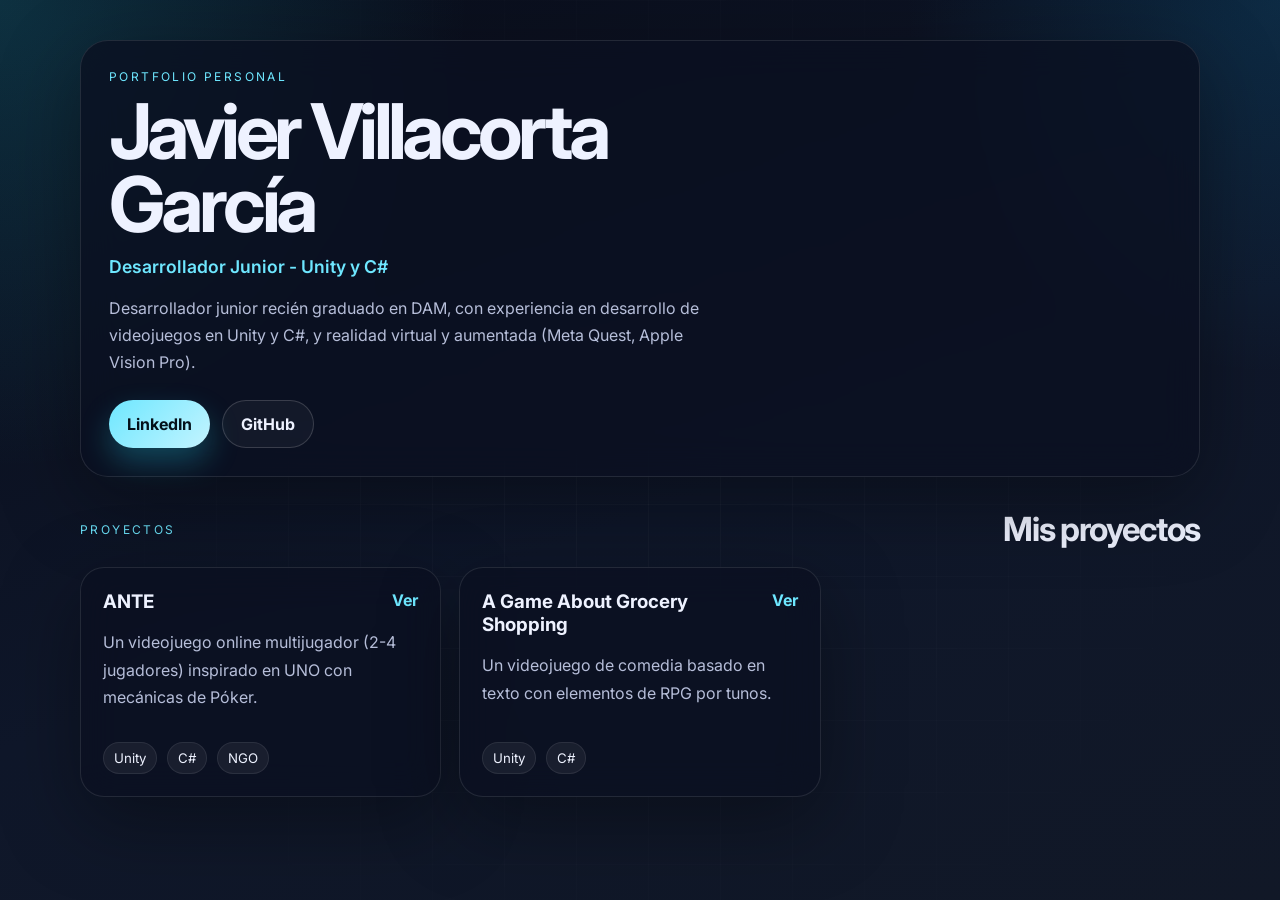
==== index.html @ 04a115a5 "Actual website files" ====
<!DOCTYPE html>
<html lang="es">
  <head>
    <meta charset="UTF-8" />
    <meta name="viewport" content="width=device-width, initial-scale=1.0" />
    <title>Javier Villacorta García | Portfolio</title>
    <meta
      name="description"
      content="Portfolio personal de Javier Villacorta García, con información de contacto y proyectos destacados."
    />
    <link rel="preconnect" href="https://fonts.googleapis.com" />
    <link rel="preconnect" href="https://fonts.gstatic.com" crossorigin />
    <link
      href="https://fonts.googleapis.com/css2?family=Inter:wght@400;500;600;700;800&display=swap"
      rel="stylesheet"
    />
    <link rel="stylesheet" href="public/styles.css" />
  </head>
  <body>
    <div class="page-shell">
      <main class="page">
        <section class="hero">
          <div class="hero-copy">
            <p class="eyebrow">Portfolio personal</p>
            <h1>Javier Villacorta García</h1>
            <p class="title">Desarrollador Junior - Unity y C#</p>
            <p class="summary">
              Desarrollador junior recién graduado en DAM, con experiencia en desarrollo de videojuegos en Unity y C#, y realidad virtual y aumentada (Meta Quest, Apple Vision Pro).
            </p>
            <div class="contact-row">
              <a class="button primary" href="https://www.linkedin.com/in/javier-villacorta/" target="_blank" rel="noreferrer">LinkedIn</a>
              <a class="button secondary" href="https://github.com/getajobgoatboy" target="_blank" rel="noreferrer">GitHub</a>
            </div>
          </div>
        </section>

        <section class="projects-section">
          <div class="section-heading">
            <p class="eyebrow">Proyectos</p>
            <h2>Mis proyectos</h2>
          </div>

          <div class="projects-grid">
            <article class="project-card">
              <div class="project-top">
                <h3>ANTE</h3>
                <a href="proyectos/ante/">Ver</a>
              </div>
              <p>Un videojuego online multijugador (2-4 jugadores) inspirado en UNO con mecánicas de Póker.</p>
              <div class="tags">
                <span>Unity</span>
                <span>C#</span>
                <span>NGO</span>
              </div>
            </article>

            <article class="project-card">
              <div class="project-top">
                <h3>A Game About Grocery Shopping</h3>
                <a href="proyectos/agags/">Ver</a>
              </div>
              <p>Un videojuego de comedia basado en texto con elementos de RPG por tunos.</p>
              <div class="tags">
                <span>Unity</span>
                <span>C#</span>
              </div>
            </article>
          </div>
        </section>
      </main>
    </div>
  </body>
</html>
---- public/styles.css ----
:root {
  color-scheme: dark;
  --bg: #0b1020;
  --bg-soft: rgba(255, 255, 255, 0.05);
  --surface: rgba(11, 16, 32, 0.78);
  --surface-border: rgba(255, 255, 255, 0.1);
  --text: #eef2ff;
  --muted: #b6bed9;
  --accent: #6ee7ff;
  --accent-strong: #22d3ee;
  --accent-ink: #04111a;
  --shadow: 0 24px 80px rgba(0, 0, 0, 0.35);
}

* {
  box-sizing: border-box;
}

html {
  scroll-behavior: smooth;
}

body {
  margin: 0;
  min-height: 100vh;
  font-family: 'Inter', sans-serif;
  background:
    radial-gradient(circle at top left, rgba(34, 211, 238, 0.18), transparent 30%),
    radial-gradient(circle at top right, rgba(14, 165, 233, 0.16), transparent 24%),
    linear-gradient(160deg, #090d1a 0%, #0f172a 55%, #111827 100%);
  color: var(--text);
}

body::before {
  content: '';
  position: fixed;
  inset: 0;
  pointer-events: none;
  background-image: linear-gradient(rgba(255, 255, 255, 0.03) 1px, transparent 1px),
    linear-gradient(90deg, rgba(255, 255, 255, 0.03) 1px, transparent 1px);
  background-size: 72px 72px;
  mask-image: radial-gradient(circle at center, black, transparent 85%);
}

.page-shell {
  position: relative;
  width: min(1120px, calc(100% - 32px));
  margin: 0 auto;
  padding: 40px 0 72px;
}

.page {
  display: grid;
  gap: 32px;
}

.hero,
.project-card,
.hero-card {
  backdrop-filter: blur(18px);
  background: var(--surface);
  border: 1px solid var(--surface-border);
  box-shadow: var(--shadow);
}

.hero {
  display: grid;
  grid-template-columns: 1.4fr 0.9fr;
  gap: 24px;
  padding: 28px;
  border-radius: 28px;
}

.eyebrow {
  margin: 0 0 12px;
  text-transform: uppercase;
  letter-spacing: 0.2em;
  font-size: 0.75rem;
  color: var(--accent);
}

h1,
h2,
h3,
p {
  margin: 0;
}

.hero h1 {
  font-size: clamp(2.8rem, 6vw, 5.5rem);
  line-height: 0.95;
  letter-spacing: -0.06em;
}

.title {
  margin-top: 14px;
  font-size: 1.1rem;
  color: var(--accent);
  font-weight: 600;
}

.summary {
  margin-top: 18px;
  max-width: 62ch;
  color: var(--muted);
  font-size: 1rem;
  line-height: 1.7;
}

.contact-row {
  display: flex;
  flex-wrap: wrap;
  gap: 12px;
  margin-top: 24px;
}

.button {
  display: inline-flex;
  align-items: center;
  justify-content: center;
  min-height: 48px;
  padding: 0 18px;
  border-radius: 999px;
  text-decoration: none;
  font-weight: 700;
  transition: transform 160ms ease, box-shadow 160ms ease, background-color 160ms ease;
}

.button:hover {
  transform: translateY(-1px);
}

.button.primary {
  color: var(--accent-ink);
  background: linear-gradient(135deg, var(--accent), #c4f4ff);
  box-shadow: 0 14px 30px rgba(34, 211, 238, 0.28);
}

.button.secondary {
  color: var(--text);
  border: 1px solid rgba(255, 255, 255, 0.16);
  background: rgba(255, 255, 255, 0.04);
}

.hero-card {
  align-self: stretch;
  border-radius: 24px;
  padding: 22px;
}

.card-label {
  display: inline-flex;
  margin-bottom: 14px;
  padding: 6px 10px;
  border-radius: 999px;
  background: rgba(110, 231, 255, 0.12);
  color: var(--accent);
  font-size: 0.75rem;
  font-weight: 700;
  letter-spacing: 0.12em;
  text-transform: uppercase;
}

.hero-card h2,
.section-heading h2 {
  font-size: clamp(1.5rem, 2.6vw, 2.25rem);
  letter-spacing: -0.04em;
}

.facts {
  list-style: none;
  padding: 0;
  margin: 18px 0 0;
  display: grid;
  gap: 14px;
  color: var(--muted);
  line-height: 1.6;
  word-break: break-word;
}

.projects-section {
  display: grid;
  gap: 18px;
}

.section-heading {
  display: flex;
  justify-content: space-between;
  align-items: end;
  gap: 12px;
}

.projects-grid {
  display: grid;
  grid-template-columns: repeat(3, minmax(0, 1fr));
  gap: 18px;
}

.project-card {
  border-radius: 24px;
  padding: 22px;
  min-height: 230px;
  display: flex;
  flex-direction: column;
  gap: 16px;
}

.project-top {
  display: flex;
  justify-content: space-between;
  gap: 12px;
  align-items: start;
}

.project-top a {
  color: var(--accent);
  text-decoration: none;
  font-weight: 700;
}

.project-card p {
  color: var(--muted);
  line-height: 1.7;
}

.tags {
  display: flex;
  flex-wrap: wrap;
  gap: 10px;
  margin-top: auto;
}

.tags span {
  padding: 7px 10px;
  border-radius: 999px;
  background: rgba(255, 255, 255, 0.06);
  border: 1px solid rgba(255, 255, 255, 0.08);
  color: var(--text);
  font-size: 0.83rem;
}

.project-page {
  gap: 22px;
}

.project-hero {
  display: grid;
  gap: 14px;
  padding: 28px;
  border-radius: 28px;
  backdrop-filter: blur(18px);
  background: var(--surface);
  border: 1px solid var(--surface-border);
  box-shadow: var(--shadow);
}

.project-hero h1 {
  font-size: clamp(2.6rem, 5vw, 4.8rem);
  line-height: 0.98;
  letter-spacing: -0.06em;
}

.project-split {
  display: grid;
  grid-template-columns: 1fr 1fr;
  align-items: center;
  gap: 22px;
  padding: 22px;
  border-radius: 28px;
  backdrop-filter: blur(18px);
  background: var(--surface);
  border: 1px solid var(--surface-border);
  box-shadow: var(--shadow);
}

.project-split.reverse .project-split-copy {
  order: 2;
}

.project-split.reverse .project-split-image {
  order: 1;
}

.project-split-copy p {
  color: var(--muted);
  line-height: 1.8;
  font-size: 1.02rem;
}

.project-split-image img {
  display: block;
  width: 100%;
  height: auto;
  border-radius: 24px;
  border: 1px solid rgba(255, 255, 255, 0.1);
}

.floating-github {
  position: fixed;
  right: 22px;
  bottom: 22px;
  z-index: 20;
  display: inline-flex;
  align-items: center;
  justify-content: center;
  min-height: 52px;
  padding: 0 18px;
  border-radius: 999px;
  text-decoration: none;
  font-weight: 800;
  color: var(--accent-ink);
  background: linear-gradient(135deg, var(--accent), #c4f4ff);
  box-shadow: 0 18px 36px rgba(34, 211, 238, 0.32);
}

@media (max-width: 920px) {
  .hero,
  .projects-grid,
  .project-split {
    grid-template-columns: 1fr;
  }

  .section-heading {
    align-items: start;
    flex-direction: column;
  }
}

@media (max-width: 640px) {
  .page-shell {
    width: min(100% - 20px, 1120px);
    padding: 18px 0 48px;
  }

  .hero,
  .project-card,
  .hero-card,
  .project-hero,
  .project-split {
    border-radius: 20px;
  }

  .hero {
    padding: 20px;
  }

  .project-card,
  .hero-card,
  .project-hero,
  .project-split {
    padding: 18px;
  }

  .hero h1 {
    font-size: clamp(2.3rem, 14vw, 3.6rem);
  }

  .floating-github {
    right: 14px;
    bottom: 14px;
  }
}
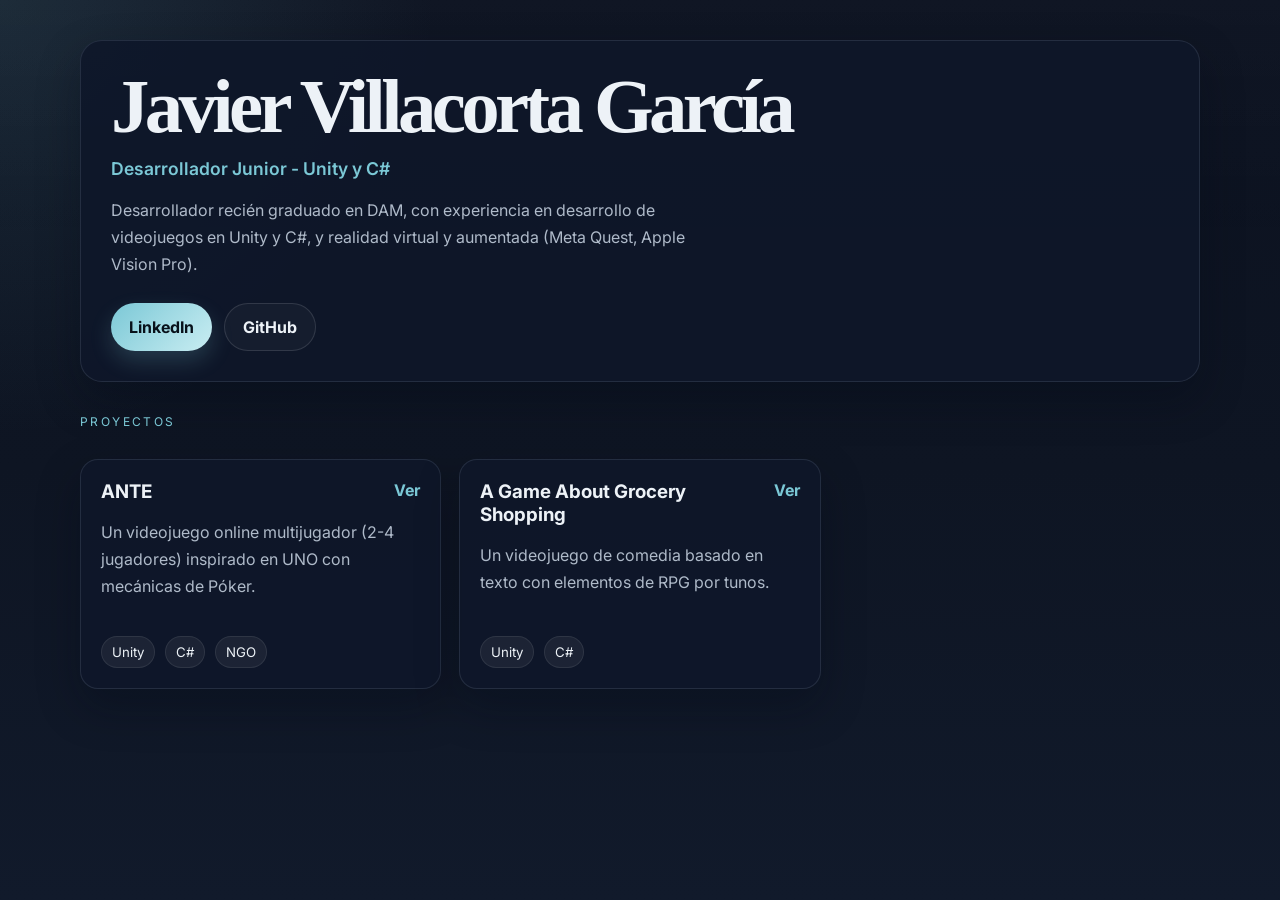
==== commit fe8728a2: "v1.2" ====
--- a/index.html
+++ b/index.html
@@ -11,7 +11,7 @@
     <link rel="preconnect" href="https://fonts.googleapis.com" />
     <link rel="preconnect" href="https://fonts.gstatic.com" crossorigin />
     <link
-      href="https://fonts.googleapis.com/css2?family=Inter:wght@400;500;600;700;800&display=swap"
+      href="https://fonts.googleapis.com/css2?family=Inter:wght@400;500;600;700;800&family=Fraunces:opsz,wght@9..144,600;9..144,700&display=swap"
       rel="stylesheet"
     />
     <link rel="stylesheet" href="public/styles.css" />
@@ -21,11 +21,10 @@
       <main class="page">
         <section class="hero">
           <div class="hero-copy">
-            <p class="eyebrow">Portfolio personal</p>
             <h1>Javier Villacorta García</h1>
             <p class="title">Desarrollador Junior - Unity y C#</p>
             <p class="summary">
-              Desarrollador junior recién graduado en DAM, con experiencia en desarrollo de videojuegos en Unity y C#, y realidad virtual y aumentada (Meta Quest, Apple Vision Pro).
+              Desarrollador recién graduado en DAM, con experiencia en desarrollo de videojuegos en Unity y C#, y realidad virtual y aumentada (Meta Quest, Apple Vision Pro).
             </p>
             <div class="contact-row">
               <a class="button primary" href="https://www.linkedin.com/in/javier-villacorta/" target="_blank" rel="noreferrer">LinkedIn</a>
@@ -37,7 +36,6 @@
         <section class="projects-section">
           <div class="section-heading">
             <p class="eyebrow">Proyectos</p>
-            <h2>Mis proyectos</h2>
           </div>
 
           <div class="projects-grid">
--- a/public/styles.css
+++ b/public/styles.css
@@ -1,15 +1,15 @@
 :root {
   color-scheme: dark;
-  --bg: #0b1020;
-  --bg-soft: rgba(255, 255, 255, 0.05);
-  --surface: rgba(11, 16, 32, 0.78);
-  --surface-border: rgba(255, 255, 255, 0.1);
-  --text: #eef2ff;
-  --muted: #b6bed9;
-  --accent: #6ee7ff;
-  --accent-strong: #22d3ee;
-  --accent-ink: #04111a;
-  --shadow: 0 24px 80px rgba(0, 0, 0, 0.35);
+  --bg: #0e1523;
+  --bg-soft: rgba(255, 255, 255, 0.04);
+  --surface: rgba(15, 23, 42, 0.92);
+  --surface-border: rgba(148, 163, 184, 0.16);
+  --text: #edf2f7;
+  --muted: #afbac9;
+  --accent: #7bc8d6;
+  --accent-strong: #9edfe9;
+  --accent-ink: #08111a;
+  --shadow: 0 18px 44px rgba(2, 8, 23, 0.32);
 }
 
 * {
@@ -25,9 +25,8 @@
   min-height: 100vh;
   font-family: 'Inter', sans-serif;
   background:
-    radial-gradient(circle at top left, rgba(34, 211, 238, 0.18), transparent 30%),
-    radial-gradient(circle at top right, rgba(14, 165, 233, 0.16), transparent 24%),
-    linear-gradient(160deg, #090d1a 0%, #0f172a 55%, #111827 100%);
+    radial-gradient(circle at top left, rgba(123, 200, 214, 0.12), transparent 28%),
+    linear-gradient(180deg, #0c1220 0%, #0e1523 52%, #111a2b 100%);
   color: var(--text);
 }
 
@@ -36,10 +35,7 @@
   position: fixed;
   inset: 0;
   pointer-events: none;
-  background-image: linear-gradient(rgba(255, 255, 255, 0.03) 1px, transparent 1px),
-    linear-gradient(90deg, rgba(255, 255, 255, 0.03) 1px, transparent 1px);
-  background-size: 72px 72px;
-  mask-image: radial-gradient(circle at center, black, transparent 85%);
+  background: linear-gradient(to bottom, rgba(255, 255, 255, 0.02), transparent 28%);
 }
 
 .page-shell {
@@ -57,7 +53,6 @@
 .hero,
 .project-card,
 .hero-card {
-  backdrop-filter: blur(18px);
   background: var(--surface);
   border: 1px solid var(--surface-border);
   box-shadow: var(--shadow);
@@ -65,10 +60,10 @@
 
 .hero {
   display: grid;
-  grid-template-columns: 1.4fr 0.9fr;
+  grid-template-columns: minmax(0, 1fr);
   gap: 24px;
-  padding: 28px;
-  border-radius: 28px;
+  padding: 30px;
+  border-radius: 22px;
 }
 
 .eyebrow {
@@ -90,6 +85,7 @@
   font-size: clamp(2.8rem, 6vw, 5.5rem);
   line-height: 0.95;
   letter-spacing: -0.06em;
+  font-family: 'Georgia', 'Times New Roman', serif;
 }
 
 .title {
@@ -132,20 +128,20 @@
 
 .button.primary {
   color: var(--accent-ink);
-  background: linear-gradient(135deg, var(--accent), #c4f4ff);
-  box-shadow: 0 14px 30px rgba(34, 211, 238, 0.28);
+  background: linear-gradient(135deg, var(--accent), #c9edf2);
+  box-shadow: 0 10px 22px rgba(123, 200, 214, 0.2);
 }
 
 .button.secondary {
   color: var(--text);
-  border: 1px solid rgba(255, 255, 255, 0.16);
-  background: rgba(255, 255, 255, 0.04);
+  border: 1px solid rgba(255, 255, 255, 0.12);
+  background: rgba(255, 255, 255, 0.03);
 }
 
 .hero-card {
   align-self: stretch;
-  border-radius: 24px;
-  padding: 22px;
+  border-radius: 18px;
+  padding: 20px;
 }
 
 .card-label {
@@ -153,7 +149,7 @@
   margin-bottom: 14px;
   padding: 6px 10px;
   border-radius: 999px;
-  background: rgba(110, 231, 255, 0.12);
+  background: rgba(123, 200, 214, 0.14);
   color: var(--accent);
   font-size: 0.75rem;
   font-weight: 700;
@@ -197,8 +193,8 @@
 }
 
 .project-card {
-  border-radius: 24px;
-  padding: 22px;
+  border-radius: 18px;
+  padding: 20px;
   min-height: 230px;
   display: flex;
   flex-direction: column;
@@ -246,9 +242,8 @@
 .project-hero {
   display: grid;
   gap: 14px;
-  padding: 28px;
-  border-radius: 28px;
-  backdrop-filter: blur(18px);
+  padding: 30px;
+  border-radius: 22px;
   background: var(--surface);
   border: 1px solid var(--surface-border);
   box-shadow: var(--shadow);
@@ -266,8 +261,7 @@
   align-items: center;
   gap: 22px;
   padding: 22px;
-  border-radius: 28px;
-  backdrop-filter: blur(18px);
+  border-radius: 20px;
   background: var(--surface);
   border: 1px solid var(--surface-border);
   box-shadow: var(--shadow);
@@ -309,8 +303,8 @@
   text-decoration: none;
   font-weight: 800;
   color: var(--accent-ink);
-  background: linear-gradient(135deg, var(--accent), #c4f4ff);
-  box-shadow: 0 18px 36px rgba(34, 211, 238, 0.32);
+  background: linear-gradient(135deg, var(--accent), #d7eef1);
+  box-shadow: 0 12px 24px rgba(123, 200, 214, 0.18);
 }
 
 @media (max-width: 920px) {
@@ -337,7 +331,7 @@
   .hero-card,
   .project-hero,
   .project-split {
-    border-radius: 20px;
+    border-radius: 16px;
   }
 
   .hero {
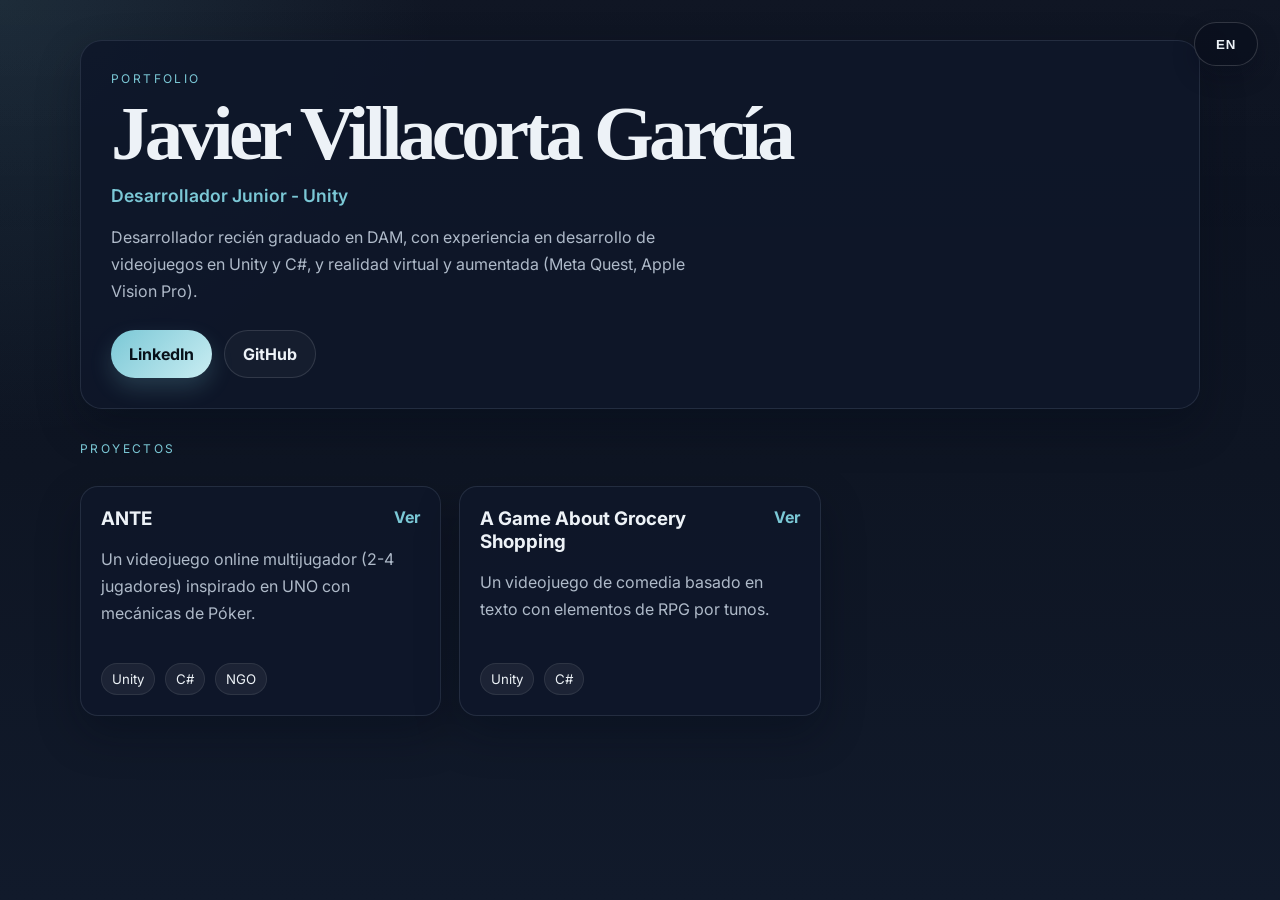
==== commit 39684fef: "added english version" ====
--- a/index.html
+++ b/index.html
@@ -17,13 +17,16 @@
     <link rel="stylesheet" href="public/styles.css" />
   </head>
   <body>
+    <button class="floating-language" id="language-toggle" type="button" aria-label="Switch to English">EN</button>
+
     <div class="page-shell">
       <main class="page">
         <section class="hero">
           <div class="hero-copy">
+            <p class="eyebrow" id="i18n-main-eyebrow">Portfolio</p>
             <h1>Javier Villacorta García</h1>
-            <p class="title">Desarrollador Junior - Unity y C#</p>
-            <p class="summary">
+            <p class="title" id="i18n-main-title">Desarrollador Junior - Unity</p>
+            <p class="summary" id="i18n-main-summary">
               Desarrollador recién graduado en DAM, con experiencia en desarrollo de videojuegos en Unity y C#, y realidad virtual y aumentada (Meta Quest, Apple Vision Pro).
             </p>
             <div class="contact-row">
@@ -35,16 +38,16 @@
 
         <section class="projects-section">
           <div class="section-heading">
-            <p class="eyebrow">Proyectos</p>
+            <p class="eyebrow" id="i18n-projects-eyebrow">Proyectos</p>
           </div>
 
           <div class="projects-grid">
             <article class="project-card">
               <div class="project-top">
                 <h3>ANTE</h3>
-                <a href="proyectos/ante/">Ver</a>
+                <a href="proyectos/ante/" id="i18n-project-1-link">Ver</a>
               </div>
-              <p>Un videojuego online multijugador (2-4 jugadores) inspirado en UNO con mecánicas de Póker.</p>
+              <p id="i18n-project-1-desc">Un videojuego online multijugador (2-4 jugadores) inspirado en UNO con mecánicas de Póker.</p>
               <div class="tags">
                 <span>Unity</span>
                 <span>C#</span>
@@ -55,9 +58,9 @@
             <article class="project-card">
               <div class="project-top">
                 <h3>A Game About Grocery Shopping</h3>
-                <a href="proyectos/agags/">Ver</a>
+                <a href="proyectos/agags/" id="i18n-project-2-link">Ver</a>
               </div>
-              <p>Un videojuego de comedia basado en texto con elementos de RPG por tunos.</p>
+              <p id="i18n-project-2-desc">Un videojuego de comedia basado en texto con elementos de RPG por tunos.</p>
               <div class="tags">
                 <span>Unity</span>
                 <span>C#</span>
@@ -67,5 +70,97 @@
         </section>
       </main>
     </div>
+
+    <script>
+      (function () {
+        const LANGUAGE_KEY = 'portfolio-language';
+        const toggle = document.getElementById('language-toggle');
+        const metaDescription = document.querySelector('meta[name="description"]');
+        const projectLinks = [
+          document.getElementById('i18n-project-1-link'),
+          document.getElementById('i18n-project-2-link')
+        ];
+        const projectDescriptions = [
+          document.getElementById('i18n-project-1-desc'),
+          document.getElementById('i18n-project-2-desc')
+        ];
+
+        const esSnapshot = {
+          mainEyebrow: document.getElementById('i18n-main-eyebrow').textContent,
+          mainTitle: document.getElementById('i18n-main-title').textContent,
+          mainSummary: document.getElementById('i18n-main-summary').textContent,
+          projectsEyebrow: document.getElementById('i18n-projects-eyebrow').textContent,
+          projectLink: projectLinks[0].textContent,
+          projectDescriptions: projectDescriptions.map((node) => node.textContent),
+          metaDescription: metaDescription ? metaDescription.getAttribute('content') : ''
+        };
+
+        let currentLanguage = 'es';
+
+        const translations = {
+          es: esSnapshot,
+          en: {
+            mainEyebrow: 'Portfolio',
+            mainTitle: 'Junior Developer - Unity',
+            mainSummary:
+              'Developer recently graduated in DAM, with experience in Unity and C# game development, plus virtual and augmented reality (Meta Quest, Apple Vision Pro).',
+            projectsEyebrow: 'Projects',
+            projectLink: 'View',
+            projectDescriptions: [
+              'An online multiplayer videogame (2-4 players) inspired by UNO with Poker mechanics.',
+              'A text-based comedy videogame with turn-based RPG elements.'
+            ],
+            metaDescription:
+              'Personal portfolio of Javier Villacorta Garcia, with contact information and featured projects.'
+          }
+        };
+
+        function setLanguage(language) {
+          const copy = translations[language];
+          document.documentElement.lang = language;
+          document.getElementById('i18n-main-eyebrow').textContent = copy.mainEyebrow;
+          document.getElementById('i18n-main-title').textContent = copy.mainTitle;
+          document.getElementById('i18n-main-summary').textContent = copy.mainSummary;
+          document.getElementById('i18n-projects-eyebrow').textContent = copy.projectsEyebrow;
+
+          projectLinks.forEach((link) => {
+            link.textContent = copy.projectLink;
+          });
+
+          projectDescriptions.forEach((description, index) => {
+            if (copy.projectDescriptions[index]) {
+              description.textContent = copy.projectDescriptions[index];
+            }
+          });
+
+          if (metaDescription) {
+            metaDescription.setAttribute('content', copy.metaDescription);
+          }
+
+          toggle.textContent = language === 'en' ? 'ES' : 'EN';
+          toggle.setAttribute('aria-label', language === 'en' ? 'Cambiar a español' : 'Switch to English');
+          currentLanguage = language;
+
+          try {
+            localStorage.setItem(LANGUAGE_KEY, language);
+          } catch (error) {
+            // Ignore storage issues.
+          }
+        }
+
+        toggle.addEventListener('click', function () {
+          setLanguage(currentLanguage === 'es' ? 'en' : 'es');
+        });
+
+        try {
+          const savedLanguage = localStorage.getItem(LANGUAGE_KEY);
+          if (savedLanguage === 'en') {
+            setLanguage('en');
+          }
+        } catch (error) {
+          // Ignore storage issues.
+        }
+      })();
+    </script>
   </body>
 </html>
--- a/public/styles.css
+++ b/public/styles.css
@@ -307,6 +307,31 @@
   box-shadow: 0 12px 24px rgba(123, 200, 214, 0.18);
 }
 
+.floating-language {
+  position: fixed;
+  top: 22px;
+  right: 22px;
+  z-index: 24;
+  display: inline-flex;
+  align-items: center;
+  justify-content: center;
+  min-height: 44px;
+  min-width: 64px;
+  padding: 0 14px;
+  border-radius: 999px;
+  border: 1px solid rgba(255, 255, 255, 0.16);
+  background: rgba(10, 16, 30, 0.86);
+  color: var(--text);
+  font-weight: 700;
+  letter-spacing: 0.06em;
+  cursor: pointer;
+  box-shadow: 0 10px 22px rgba(2, 8, 23, 0.26);
+}
+
+.floating-language:hover {
+  background: rgba(18, 28, 46, 0.95);
+}
+
 @media (max-width: 920px) {
   .hero,
   .projects-grid,
@@ -353,4 +378,9 @@
     right: 14px;
     bottom: 14px;
   }
-}+
+  .floating-language {
+    top: 14px;
+    right: 14px;
+  }
+} 
